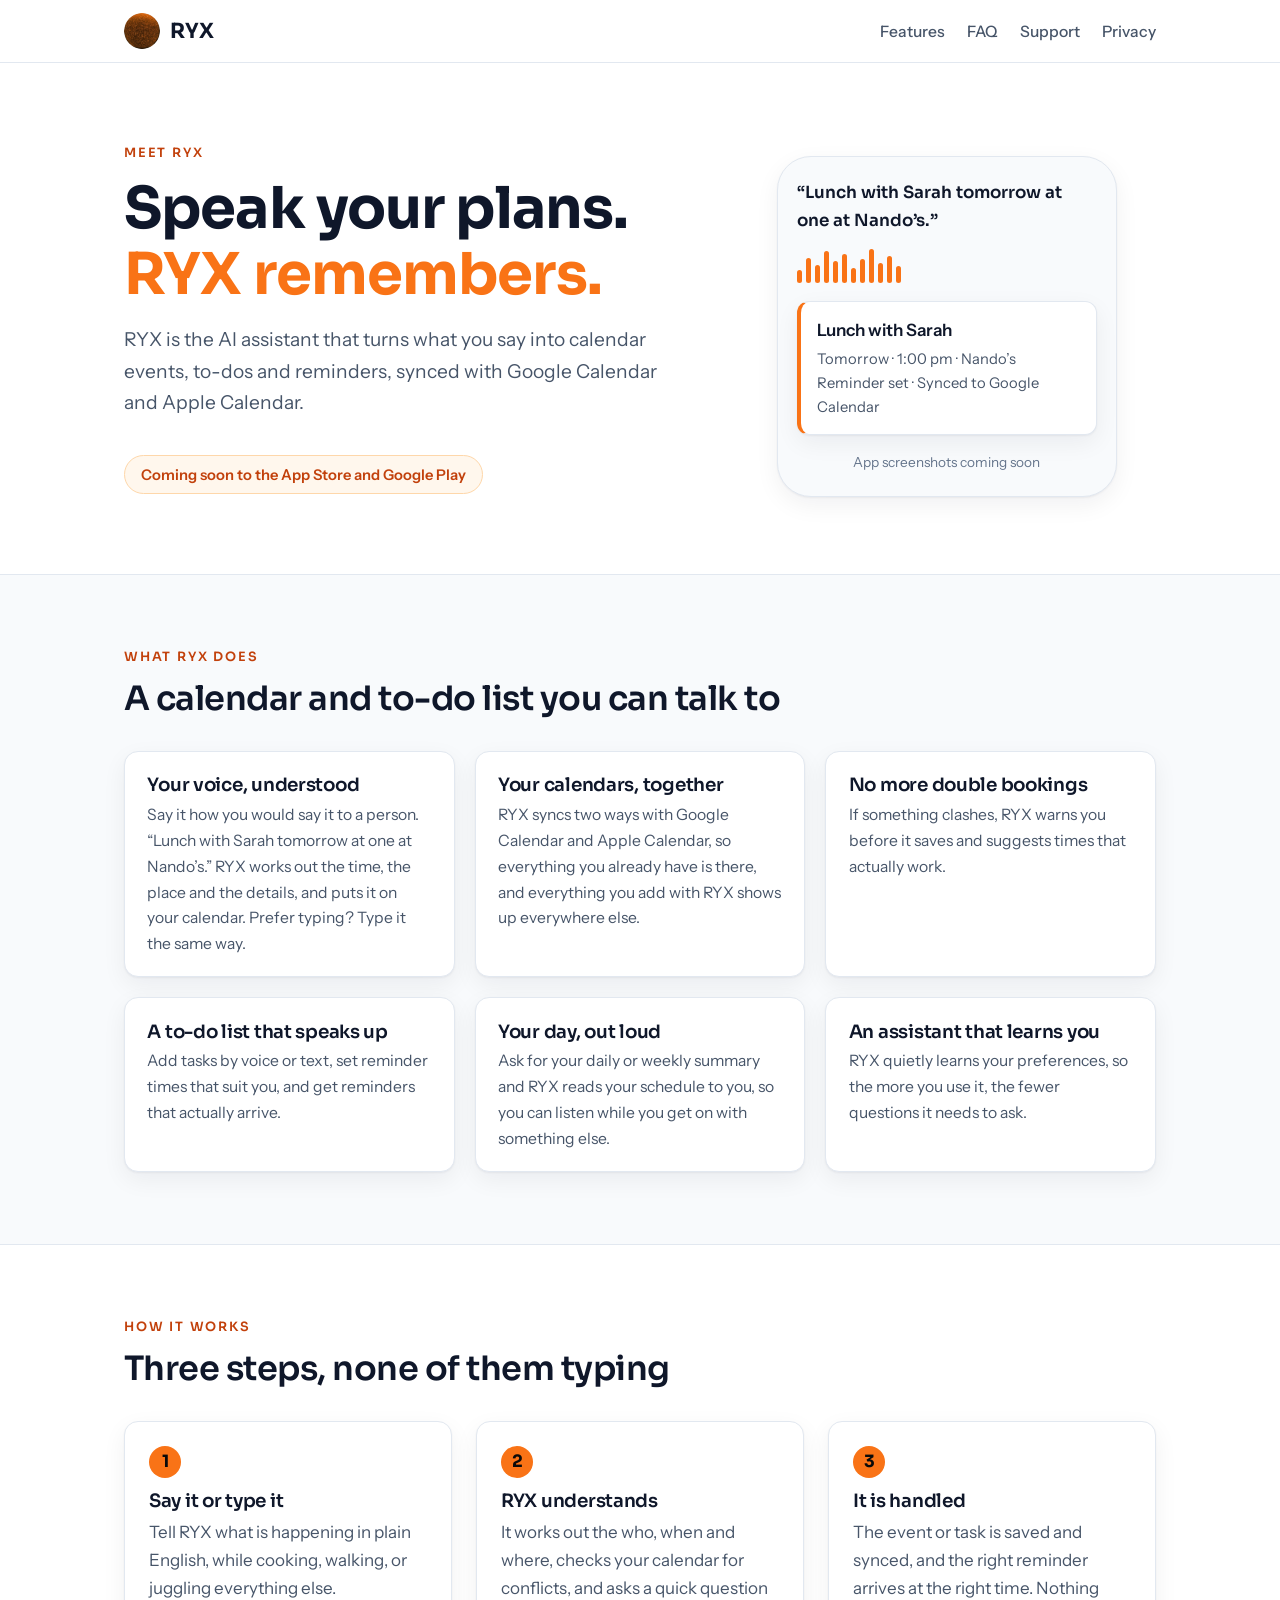
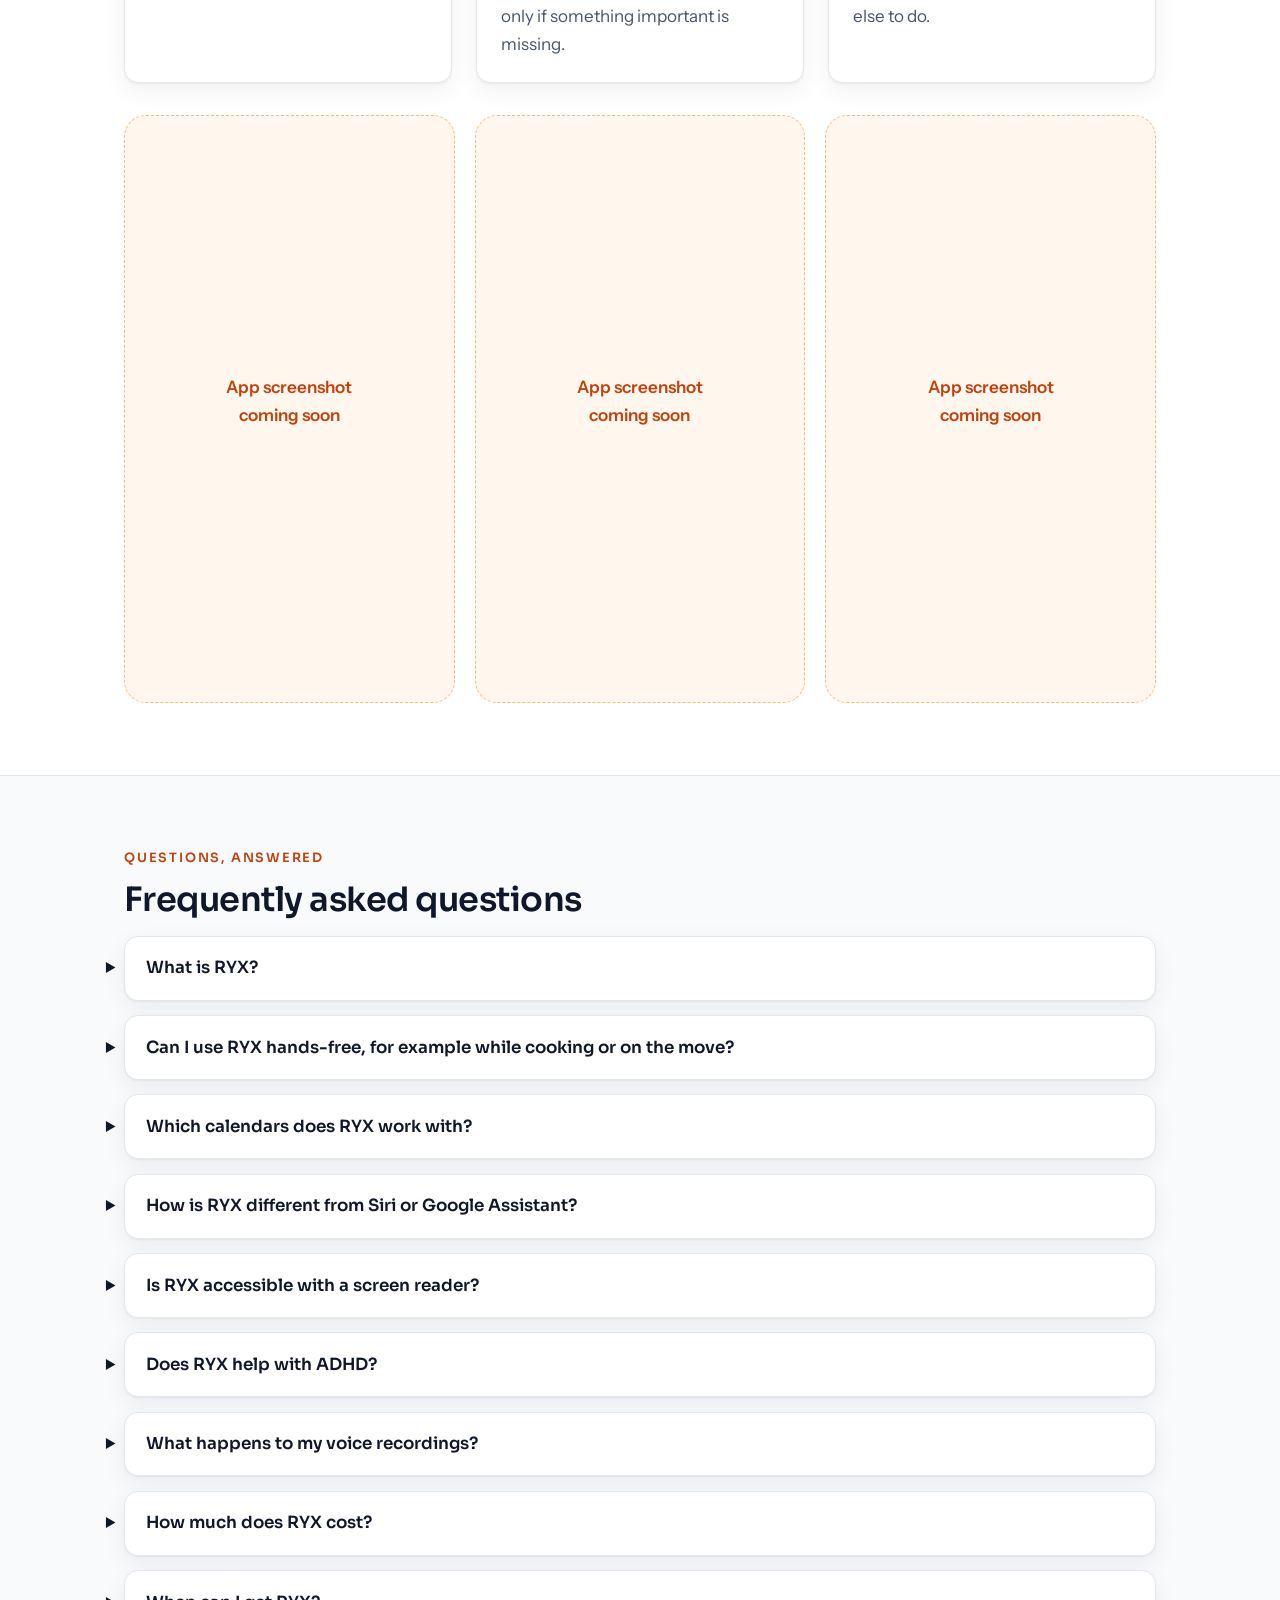
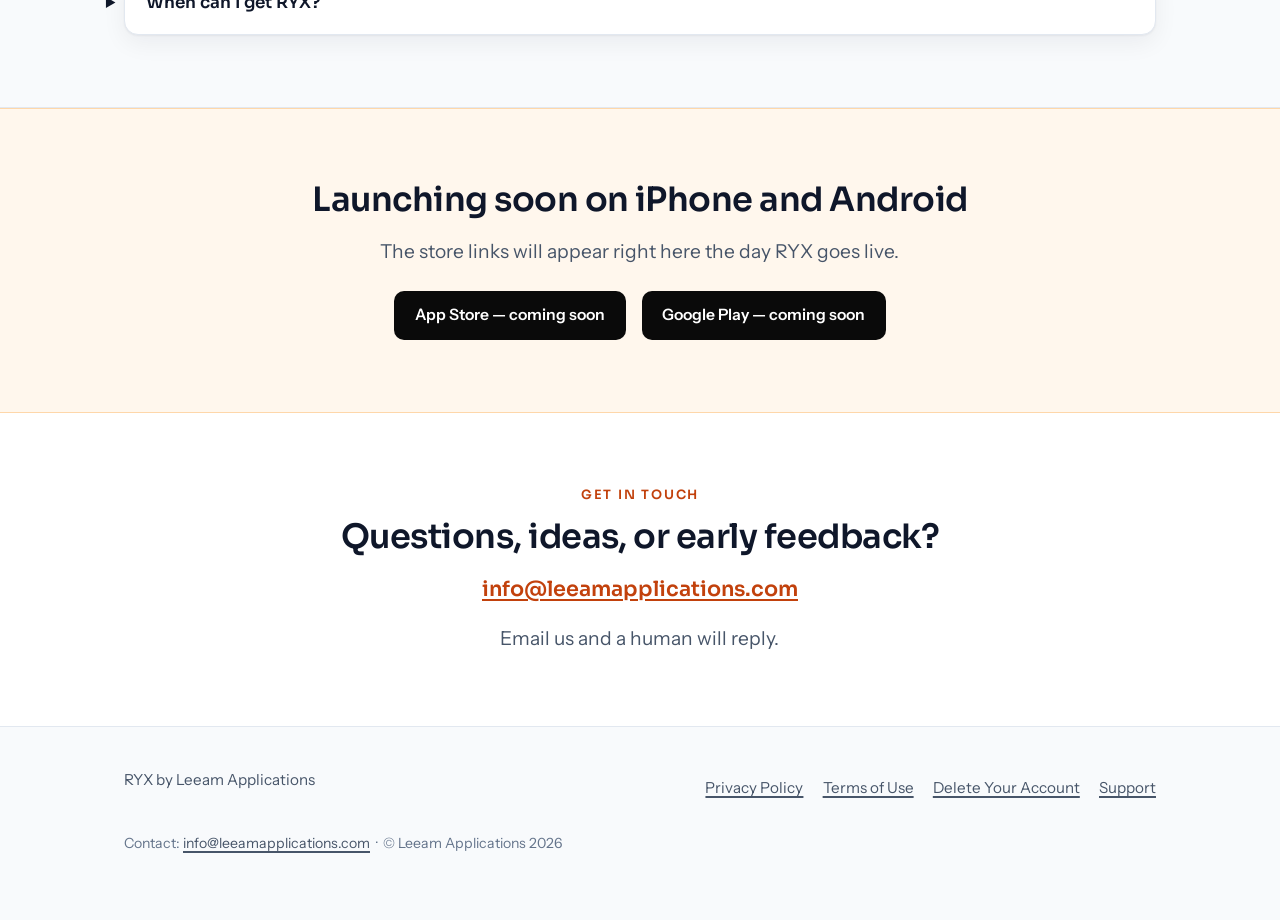
==== index.html @ 3e6368e0 "Add RYX landing site" ====
<!DOCTYPE html>
<html lang="en-GB">
<head>
  <meta charset="utf-8">
  <meta name="viewport" content="width=device-width, initial-scale=1">
  <title>RYX — AI Voice Calendar Assistant &amp; To-Do App | Speak your plans</title>
  <meta name="description" content="RYX is the AI voice calendar assistant and to-do app. Speak your plans and RYX creates events, tasks and reminders, synced with Google Calendar and Apple Calendar. Coming soon to iPhone and Android.">
  <link rel="canonical" href="https://ryxapp.com/">
  <link rel="icon" type="image/png" sizes="32x32" href="/favicon-32.png">
  <link rel="icon" type="image/png" sizes="48x48" href="/favicon-48.png">
  <link rel="apple-touch-icon" href="/apple-touch-icon.png">
  <meta property="og:type" content="website">
  <meta property="og:site_name" content="RYX">
  <meta property="og:title" content="RYX — Speak your plans. RYX remembers.">
  <meta property="og:description" content="The AI voice calendar assistant and to-do app. Speak naturally and RYX schedules it, synced with Google and Apple Calendar.">
  <meta property="og:url" content="https://ryxapp.com/">
  <meta property="og:image" content="https://ryxapp.com/og-image.png">
  <meta name="twitter:card" content="summary_large_image">
  <meta name="twitter:title" content="RYX — Speak your plans. RYX remembers.">
  <meta name="twitter:description" content="The AI voice calendar assistant and to-do app. Speak naturally and RYX schedules it.">
  <meta name="twitter:image" content="https://ryxapp.com/og-image.png">
  <link rel="preconnect" href="https://fonts.googleapis.com">
  <link rel="preconnect" href="https://fonts.gstatic.com" crossorigin>
  <link href="https://fonts.googleapis.com/css2?family=Sora:wght@600;700&family=Instrument+Sans:wght@400;500;600&display=swap" rel="stylesheet">
  <link rel="stylesheet" href="/styles.css">
  <script type="application/ld+json">
  {
    "@context": "https://schema.org",
    "@graph": [
      {
        "@type": "MobileApplication",
        "name": "RYX",
        "operatingSystem": "iOS, Android",
        "applicationCategory": "ProductivityApplication",
        "description": "RYX is a voice-first AI calendar assistant and to-do app. Speak or type naturally and RYX creates calendar events, tasks and reminders, synced with Google Calendar and Apple Calendar, with conflict detection and spoken daily summaries.",
        "offers": { "@type": "Offer", "price": "0", "priceCurrency": "GBP", "description": "Free to download with optional Personal and Pro subscriptions." },
        "publisher": { "@type": "Organization", "name": "Leeam Applications", "email": "info@leeamapplications.com", "url": "https://ryxapp.com/" },
        "url": "https://ryxapp.com/",
        "image": "https://ryxapp.com/ryx-mark-512.png"
      },
      {
        "@type": "Organization",
        "name": "Leeam Applications",
        "url": "https://ryxapp.com/",
        "logo": "https://ryxapp.com/ryx-mark-512.png",
        "email": "info@leeamapplications.com"
      },
      {
        "@type": "FAQPage",
        "mainEntity": [
          { "@type": "Question", "name": "What is RYX?", "acceptedAnswer": { "@type": "Answer", "text": "RYX is a voice-first AI calendar assistant and to-do app for iPhone and Android. You speak or type naturally, and RYX creates calendar events, tasks and reminders for you, synced with Google Calendar and Apple Calendar." } },
          { "@type": "Question", "name": "Can I use RYX hands-free, for example while cooking or on the move?", "acceptedAnswer": { "@type": "Answer", "text": "Very nearly. You tap the RYX button once, then simply talk. There are no forms to fill in and no screens to tap through, so after that single tap your voice does all the work. It is built for moments when your hands and attention are busy. If you want to use it around driving, do so only within your local laws on phone use, and never let any app take your attention from the road." } },
          { "@type": "Question", "name": "Which calendars does RYX work with?", "acceptedAnswer": { "@type": "Answer", "text": "RYX syncs two ways with Google Calendar and Apple Calendar, and also has its own built-in calendar if you do not want to connect either." } },
          { "@type": "Question", "name": "How is RYX different from Siri or Google Assistant?", "acceptedAnswer": { "@type": "Answer", "text": "General voice assistants can set a basic reminder, but they struggle with real scheduling. RYX is built only for time management: it checks for double bookings, suggests alternative times, manages a full to-do list with custom reminders, gives spoken daily summaries, and learns your preferences." } },
          { "@type": "Question", "name": "Is RYX accessible with a screen reader?", "acceptedAnswer": { "@type": "Answer", "text": "Accessibility is a founding commitment, not an afterthought. RYX is built and tested with VoiceOver, and a voice-first app is naturally suited to blind and low-vision users, as well as anyone who finds tapping through calendar screens a chore." } },
          { "@type": "Question", "name": "Does RYX help with ADHD?", "acceptedAnswer": { "@type": "Answer", "text": "Many people with ADHD tell us the hardest part of staying organised is the friction of capturing things before they vanish. RYX removes that friction: say it the moment you think of it, and it is safely on your calendar or to-do list, with reminders that follow up." } },
          { "@type": "Question", "name": "What happens to my voice recordings?", "acceptedAnswer": { "@type": "Answer", "text": "Your voice clips are used once to work out what you said and are not stored by RYX. You can read exactly how your data is handled in our privacy policy at https://ryxapp.com/privacy.html." } },
          { "@type": "Question", "name": "How much does RYX cost?", "acceptedAnswer": { "@type": "Answer", "text": "RYX is free to download with a monthly allowance of voice interactions. Personal and Pro subscriptions unlock more, with prices shown in the app before you pay anything." } },
          { "@type": "Question", "name": "When can I get RYX?", "acceptedAnswer": { "@type": "Answer", "text": "RYX is coming soon to the App Store and Google Play. The home page at ryxapp.com will link to both stores the day it is live." } }
        ]
      }
    ]
  }
  </script>
</head>
<body>
  <a class="skip-link" href="#main">Skip to main content</a>

  <header class="site-header">
    <div class="wrap">
      <a class="brand" href="/">
        <img src="/ryx-mark-192.png" alt="" width="36" height="36">
        RYX
      </a>
      <nav class="site-nav" aria-label="Main navigation">
        <ul>
          <li><a href="#features">Features</a></li>
          <li><a href="#faq">FAQ</a></li>
          <li><a href="/support.html">Support</a></li>
          <li><a href="/privacy.html">Privacy</a></li>
        </ul>
      </nav>
    </div>
  </header>

  <main id="main">
    <section class="hero" aria-labelledby="hero-heading">
      <div class="wrap">
        <div>
          <span class="eyebrow">Meet RYX</span>
          <h1 id="hero-heading">Speak your plans. <span class="accent">RYX remembers.</span></h1>
          <p class="lede">RYX is the AI assistant that turns what you say into calendar events, to-dos and reminders, synced with Google Calendar and Apple Calendar.</p>
          <p><span class="coming-soon">Coming soon to the App Store and Google Play</span></p>
        </div>
        <div class="phone" role="img" aria-label="Preview: you say, lunch with Sarah tomorrow at one at Nando's, and RYX creates the calendar event, Lunch with Sarah, tomorrow at 1:00 pm at Nando's, with a reminder set.">
          <p class="speech">&ldquo;Lunch with Sarah tomorrow at one at Nando&rsquo;s.&rdquo;</p>
          <div class="waveform" aria-hidden="true">
            <span style="height:40%"></span><span style="height:75%"></span><span style="height:55%"></span><span style="height:95%"></span><span style="height:65%"></span><span style="height:85%"></span><span style="height:45%"></span><span style="height:70%"></span><span style="height:100%"></span><span style="height:60%"></span><span style="height:80%"></span><span style="height:50%"></span>
          </div>
          <div class="event-card" aria-hidden="true">
            <p class="title">Lunch with Sarah</p>
            <p class="meta">Tomorrow · 1:00 pm · Nando&rsquo;s</p>
            <p class="meta">Reminder set · Synced to Google Calendar</p>
          </div>
          <p class="caption">App screenshots coming soon</p>
        </div>
      </div>
    </section>

    <section id="features" class="band" aria-labelledby="features-heading">
      <div class="wrap">
        <span class="eyebrow">What RYX does</span>
        <h2 id="features-heading">A calendar and to-do list you can talk to</h2>
        <div class="feature-grid">
          <article class="feature">
            <h3>Your voice, understood</h3>
            <p>Say it how you would say it to a person. &ldquo;Lunch with Sarah tomorrow at one at Nando&rsquo;s.&rdquo; RYX works out the time, the place and the details, and puts it on your calendar. Prefer typing? Type it the same way.</p>
          </article>
          <article class="feature">
            <h3>Your calendars, together</h3>
            <p>RYX syncs two ways with Google Calendar and Apple Calendar, so everything you already have is there, and everything you add with RYX shows up everywhere else.</p>
          </article>
          <article class="feature">
            <h3>No more double bookings</h3>
            <p>If something clashes, RYX warns you before it saves and suggests times that actually work.</p>
          </article>
          <article class="feature">
            <h3>A to-do list that speaks up</h3>
            <p>Add tasks by voice or text, set reminder times that suit you, and get reminders that actually arrive.</p>
          </article>
          <article class="feature">
            <h3>Your day, out loud</h3>
            <p>Ask for your daily or weekly summary and RYX reads your schedule to you, so you can listen while you get on with something else.</p>
          </article>
          <article class="feature">
            <h3>An assistant that learns you</h3>
            <p>RYX quietly learns your preferences, so the more you use it, the fewer questions it needs to ask.</p>
          </article>
        </div>
      </div>
    </section>

    <section id="how" aria-labelledby="how-heading">
      <div class="wrap">
        <span class="eyebrow">How it works</span>
        <h2 id="how-heading">Three steps, none of them typing</h2>
        <ol class="steps">
          <li>
            <h3>Say it or type it</h3>
            <p>Tell RYX what is happening in plain English, while cooking, walking, or juggling everything else.</p>
          </li>
          <li>
            <h3>RYX understands</h3>
            <p>It works out the who, when and where, checks your calendar for conflicts, and asks a quick question only if something important is missing.</p>
          </li>
          <li>
            <h3>It is handled</h3>
            <p>The event or task is saved and synced, and the right reminder arrives at the right time. Nothing else to do.</p>
          </li>
        </ol>
        <div class="shots" aria-label="App screenshot placeholders">
          <div class="shot"><p>App screenshot<br>coming soon</p></div>
          <div class="shot"><p>App screenshot<br>coming soon</p></div>
          <div class="shot"><p>App screenshot<br>coming soon</p></div>
        </div>
      </div>
    </section>

    <section id="faq" class="band faq" aria-labelledby="faq-heading">
      <div class="wrap">
        <span class="eyebrow">Questions, answered</span>
        <h2 id="faq-heading">Frequently asked questions</h2>

        <details>
          <summary>What is RYX?</summary>
          <div><p>RYX is a voice-first AI calendar assistant and to-do app for iPhone and Android. You speak or type naturally, and RYX creates calendar events, tasks and reminders for you, synced with Google Calendar and Apple Calendar.</p></div>
        </details>
        <details>
          <summary>Can I use RYX hands-free, for example while cooking or on the move?</summary>
          <div><p>Very nearly. You tap the RYX button once, then simply talk. There are no forms to fill in and no screens to tap through, so after that single tap your voice does all the work. It is built for moments when your hands and attention are busy. If you want to use it around driving, do so only within your local laws on phone use, and never let any app take your attention from the road.</p></div>
        </details>
        <details>
          <summary>Which calendars does RYX work with?</summary>
          <div><p>RYX syncs two ways with Google Calendar and Apple Calendar, and also has its own built-in calendar if you do not want to connect either.</p></div>
        </details>
        <details>
          <summary>How is RYX different from Siri or Google Assistant?</summary>
          <div><p>General voice assistants can set a basic reminder, but they struggle with real scheduling. RYX is built only for time management: it checks for double bookings, suggests alternative times, manages a full to-do list with custom reminders, gives spoken daily summaries, and learns your preferences.</p></div>
        </details>
        <details>
          <summary>Is RYX accessible with a screen reader?</summary>
          <div><p>Accessibility is a founding commitment, not an afterthought. RYX is built and tested with VoiceOver, and a voice-first app is naturally suited to blind and low-vision users, as well as anyone who finds tapping through calendar screens a chore.</p></div>
        </details>
        <details>
          <summary>Does RYX help with ADHD?</summary>
          <div><p>Many people with ADHD tell us the hardest part of staying organised is the friction of capturing things before they vanish. RYX removes that friction: say it the moment you think of it, and it is safely on your calendar or to-do list, with reminders that follow up.</p></div>
        </details>
        <details>
          <summary>What happens to my voice recordings?</summary>
          <div><p>Your voice clips are used once to work out what you said and are not stored by RYX. You can read exactly how your data is handled in our <a href="/privacy.html">privacy policy</a>.</p></div>
        </details>
        <details>
          <summary>How much does RYX cost?</summary>
          <div><p>RYX is free to download with a monthly allowance of voice interactions. Personal and Pro subscriptions unlock more, with prices shown in the app before you pay anything.</p></div>
        </details>
        <details>
          <summary>When can I get RYX?</summary>
          <div><p>RYX is coming soon to the App Store and Google Play. This page will link to both stores the day it is live.</p></div>
        </details>
      </div>
    </section>

    <section class="cta-band" aria-labelledby="cta-heading">
      <div class="wrap">
        <h2 id="cta-heading">Launching soon on iPhone and Android</h2>
        <p class="lede">The store links will appear right here the day RYX goes live.</p>
        <div class="store-badges">
          <span class="store-badge">App Store — coming soon</span>
          <span class="store-badge">Google Play — coming soon</span>
        </div>
      </div>
    </section>

    <section class="contact" aria-labelledby="contact-heading">
      <div class="wrap">
        <span class="eyebrow">Get in touch</span>
        <h2 id="contact-heading">Questions, ideas, or early feedback?</h2>
        <p class="email"><a href="mailto:info@leeamapplications.com">info@leeamapplications.com</a></p>
        <p class="lede" style="margin: 0 auto;">Email us and a human will reply.</p>
      </div>
    </section>
  </main>

  <footer class="site-footer">
    <div class="wrap">
      <p>RYX by Leeam Applications</p>
      <nav aria-label="Footer navigation">
        <ul>
          <li><a href="/privacy.html">Privacy Policy</a></li>
          <li><a href="/terms.html">Terms of Use</a></li>
          <li><a href="/delete-account.html">Delete Your Account</a></li>
          <li><a href="/support.html">Support</a></li>
        </ul>
      </nav>
      <p class="legal">Contact: <a href="mailto:info@leeamapplications.com">info@leeamapplications.com</a> &nbsp;·&nbsp; &copy; Leeam Applications 2026</p>
    </div>
  </footer>
</body>
</html>
---- styles.css ----
/* RYX landing site — shared styles */
/* Palette locked to the RYX app: orange F97316 on a light, airy slate/white field. */

:root {
  --paper: #FFFFFF;
  --surface: #F8FAFC;
  --elevated: #F1F5F9;
  --ink: #0F172A;
  --muted: #475569;
  --soft: #64748B;
  --primary: #0A0A0A;
  --accent: #F97316;
  --accent-hover: #EA580C;
  --accent-tint: #FFF7ED;
  --accent-deep: #C2410C; /* AA-safe orange for text on white */
  --border: #E2E8F0;
  --radius: 14px;
  --shadow: 0 1px 2px rgba(15, 23, 42, 0.05), 0 8px 24px rgba(15, 23, 42, 0.06);
  --font-display: "Sora", "Avenir Next", "Segoe UI", sans-serif;
  --font-body: "Instrument Sans", "Helvetica Neue", Arial, sans-serif;
}

* { box-sizing: border-box; }

html { scroll-behavior: smooth; }

body {
  margin: 0;
  background: var(--paper);
  color: var(--ink);
  font-family: var(--font-body);
  font-size: 1.0625rem;
  line-height: 1.65;
  -webkit-font-smoothing: antialiased;
}

/* ---- Accessibility fundamentals ---- */

.skip-link {
  position: absolute;
  left: -9999px;
  top: 0;
  background: var(--primary);
  color: #fff;
  padding: 0.75rem 1.25rem;
  border-radius: 0 0 var(--radius) 0;
  z-index: 100;
  font-weight: 600;
}
.skip-link:focus {
  left: 0;
}

:focus-visible {
  outline: 3px solid var(--accent-deep);
  outline-offset: 3px;
  border-radius: 4px;
}

@media (prefers-reduced-motion: reduce) {
  html { scroll-behavior: auto; }
  *, *::before, *::after {
    animation-duration: 0.01ms !important;
    animation-iteration-count: 1 !important;
    transition-duration: 0.01ms !important;
  }
}

/* ---- Type ---- */

h1, h2, h3 {
  font-family: var(--font-display);
  line-height: 1.15;
  letter-spacing: -0.015em;
  color: var(--ink);
}

h1 { font-size: clamp(2.3rem, 5.5vw, 3.6rem); font-weight: 700; margin: 0 0 1rem; }
h2 { font-size: clamp(1.5rem, 3vw, 2.1rem); font-weight: 600; margin: 0 0 1rem; }
h3 { font-size: 1.15rem; font-weight: 600; margin: 0 0 0.4rem; }

p { margin: 0 0 1rem; }

a { color: var(--accent-deep); text-decoration-thickness: 1.5px; text-underline-offset: 3px; }
a:hover { color: var(--accent-hover); }

.eyebrow {
  display: block;
  font-family: var(--font-display);
  font-size: 0.8rem;
  font-weight: 600;
  letter-spacing: 0.14em;
  text-transform: uppercase;
  color: var(--accent-deep);
  margin-bottom: 0.75rem;
}

.lede { font-size: 1.2rem; color: var(--muted); max-width: 34em; }

/* ---- Layout shells ---- */

.wrap {
  max-width: 1080px;
  margin: 0 auto;
  padding: 0 1.5rem;
}

.prose {
  max-width: 46rem;
  margin: 0 auto;
  padding: 3rem 1.5rem 4rem;
}
.prose h1 { font-size: clamp(2rem, 4vw, 2.8rem); }
.prose h2 { margin-top: 2.5rem; }
.prose .updated { color: var(--soft); font-size: 0.95rem; }

section { padding: 4.5rem 0; }

/* ---- Header ---- */

.site-header {
  border-bottom: 1px solid var(--border);
  background: rgba(255, 255, 255, 0.92);
  position: sticky;
  top: 0;
  z-index: 50;
  backdrop-filter: blur(8px);
}
.site-header .wrap {
  display: flex;
  align-items: center;
  justify-content: space-between;
  gap: 1rem;
  padding-top: 0.8rem;
  padding-bottom: 0.8rem;
}
.brand {
  display: flex;
  align-items: center;
  gap: 0.65rem;
  text-decoration: none;
  color: var(--ink);
  font-family: var(--font-display);
  font-weight: 700;
  font-size: 1.3rem;
  letter-spacing: 0.02em;
}
.brand img { width: 36px; height: 36px; border-radius: 50%; }
.site-nav ul {
  list-style: none;
  display: flex;
  gap: 1.4rem;
  margin: 0;
  padding: 0;
}
.site-nav a {
  color: var(--muted);
  text-decoration: none;
  font-weight: 500;
  font-size: 0.98rem;
}
.site-nav a:hover, .site-nav a[aria-current="page"] { color: var(--accent-deep); }

@media (max-width: 640px) {
  .site-nav ul { gap: 0.9rem; flex-wrap: wrap; justify-content: flex-end; }
}

/* ---- Hero ---- */

.hero { padding: 5rem 0 4rem; }
.hero .wrap {
  display: grid;
  grid-template-columns: 1.15fr 0.85fr;
  gap: 3rem;
  align-items: center;
}
@media (max-width: 860px) {
  .hero .wrap { grid-template-columns: 1fr; }
}
.hero h1 .accent { color: var(--accent); }
.hero .coming-soon {
  display: inline-block;
  background: var(--accent-tint);
  border: 1px solid #FED7AA;
  color: var(--accent-deep);
  font-weight: 600;
  font-size: 0.92rem;
  border-radius: 999px;
  padding: 0.4rem 1rem;
  margin-top: 1.25rem;
}

/* The signature: a spoken sentence becoming a calendar event, inside a phone frame.
   Doubles as the screenshot slot until real app screenshots arrive. */
.phone {
  border: 1px solid var(--border);
  border-radius: 34px;
  background: var(--surface);
  box-shadow: var(--shadow);
  padding: 1.4rem 1.2rem;
  max-width: 340px;
  margin: 0 auto;
}
.phone .speech {
  font-family: var(--font-display);
  font-size: 1.05rem;
  font-weight: 600;
  color: var(--ink);
  margin: 0 0 0.9rem;
}
.waveform {
  display: flex;
  align-items: flex-end;
  gap: 4px;
  height: 34px;
  margin-bottom: 1.1rem;
}
.waveform span {
  width: 5px;
  border-radius: 3px;
  background: var(--accent);
  animation: pulse 1.4s ease-in-out infinite;
}
.waveform span:nth-child(odd) { animation-delay: 0.2s; }
.waveform span:nth-child(3n) { animation-delay: 0.45s; }
@keyframes pulse {
  0%, 100% { transform: scaleY(0.45); }
  50% { transform: scaleY(1); }
}
.event-card {
  background: var(--paper);
  border: 1px solid var(--border);
  border-left: 4px solid var(--accent);
  border-radius: 12px;
  padding: 0.9rem 1rem;
  box-shadow: var(--shadow);
}
.event-card .title { font-weight: 600; margin: 0 0 0.15rem; }
.event-card .meta { color: var(--muted); font-size: 0.92rem; margin: 0; }
.phone .caption {
  text-align: center;
  color: var(--soft);
  font-size: 0.85rem;
  margin: 1rem 0 0;
}

/* ---- Features ---- */

.band { background: var(--surface); border-top: 1px solid var(--border); border-bottom: 1px solid var(--border); }

.feature-grid {
  display: grid;
  grid-template-columns: repeat(3, 1fr);
  gap: 1.25rem;
  margin-top: 2rem;
}
@media (max-width: 860px) { .feature-grid { grid-template-columns: repeat(2, 1fr); } }
@media (max-width: 560px) { .feature-grid { grid-template-columns: 1fr; } }

.feature {
  background: var(--paper);
  border: 1px solid var(--border);
  border-radius: var(--radius);
  padding: 1.4rem 1.4rem 1.2rem;
  box-shadow: var(--shadow);
}
.feature h3 { color: var(--ink); }
.feature p { color: var(--muted); font-size: 0.98rem; margin: 0; }

/* ---- Steps ---- */

.steps { counter-reset: step; list-style: none; margin: 2rem 0 0; padding: 0; display: grid; grid-template-columns: repeat(3, 1fr); gap: 1.5rem; }
@media (max-width: 860px) { .steps { grid-template-columns: 1fr; } }
.steps li {
  counter-increment: step;
  background: var(--paper);
  border: 1px solid var(--border);
  border-radius: var(--radius);
  padding: 1.5rem;
  box-shadow: var(--shadow);
}
.steps li::before {
  content: counter(step);
  display: inline-flex;
  align-items: center;
  justify-content: center;
  width: 2rem;
  height: 2rem;
  border-radius: 50%;
  background: var(--accent);
  color: var(--primary);
  font-family: var(--font-display);
  font-weight: 700;
  margin-bottom: 0.8rem;
}
.steps h3 { margin-top: 0; }
.steps p { color: var(--muted); margin: 0; }

/* ---- Screenshot placeholders ---- */

.shots {
  display: grid;
  grid-template-columns: repeat(3, 1fr);
  gap: 1.25rem;
  margin-top: 2rem;
}
@media (max-width: 700px) { .shots { grid-template-columns: 1fr; } }
.shot {
  aspect-ratio: 9 / 16;
  border: 1.5px dashed #FDBA74;
  border-radius: 22px;
  background: var(--accent-tint);
  display: flex;
  align-items: center;
  justify-content: center;
  color: var(--accent-deep);
  font-weight: 600;
  text-align: center;
  padding: 1rem;
}

/* ---- FAQ ---- */

.faq details {
  border: 1px solid var(--border);
  border-radius: var(--radius);
  background: var(--paper);
  margin-top: 0.9rem;
  box-shadow: var(--shadow);
}
.faq summary {
  cursor: pointer;
  font-family: var(--font-display);
  font-weight: 600;
  font-size: 1.05rem;
  padding: 1.1rem 1.3rem;
  list-style-position: outside;
}
.faq summary:hover { color: var(--accent-deep); }
.faq details > div { padding: 0 1.3rem 1.2rem; color: var(--muted); }

/* ---- CTA band ---- */

.cta-band { background: var(--accent-tint); border-top: 1px solid #FED7AA; border-bottom: 1px solid #FED7AA; text-align: center; }
.cta-band .lede { margin: 0 auto 1.5rem; }
.store-badges { display: flex; gap: 1rem; justify-content: center; flex-wrap: wrap; }
.store-badge {
  display: inline-block;
  background: var(--primary);
  color: #fff;
  border-radius: 10px;
  padding: 0.7rem 1.3rem;
  font-weight: 600;
  font-size: 0.98rem;
}

.button {
  display: inline-block;
  background: var(--accent);
  color: var(--primary);
  font-family: var(--font-display);
  font-weight: 600;
  text-decoration: none;
  border-radius: 10px;
  padding: 0.75rem 1.5rem;
}
.button:hover { background: var(--accent-hover); color: var(--primary); }

/* ---- Contact ---- */

.contact { text-align: center; }
.contact .email {
  font-family: var(--font-display);
  font-size: 1.3rem;
  font-weight: 600;
}

/* ---- Footer ---- */

.site-footer {
  border-top: 1px solid var(--border);
  background: var(--surface);
  padding: 2.5rem 0 3rem;
  color: var(--muted);
  font-size: 0.95rem;
}
.site-footer .wrap {
  display: flex;
  flex-wrap: wrap;
  gap: 1.5rem;
  align-items: center;
  justify-content: space-between;
}
.site-footer nav ul {
  list-style: none;
  display: flex;
  flex-wrap: wrap;
  gap: 1.2rem;
  margin: 0;
  padding: 0;
}
.site-footer a { color: var(--muted); }
.site-footer a:hover { color: var(--accent-deep); }
.site-footer .legal { width: 100%; color: var(--soft); font-size: 0.88rem; }
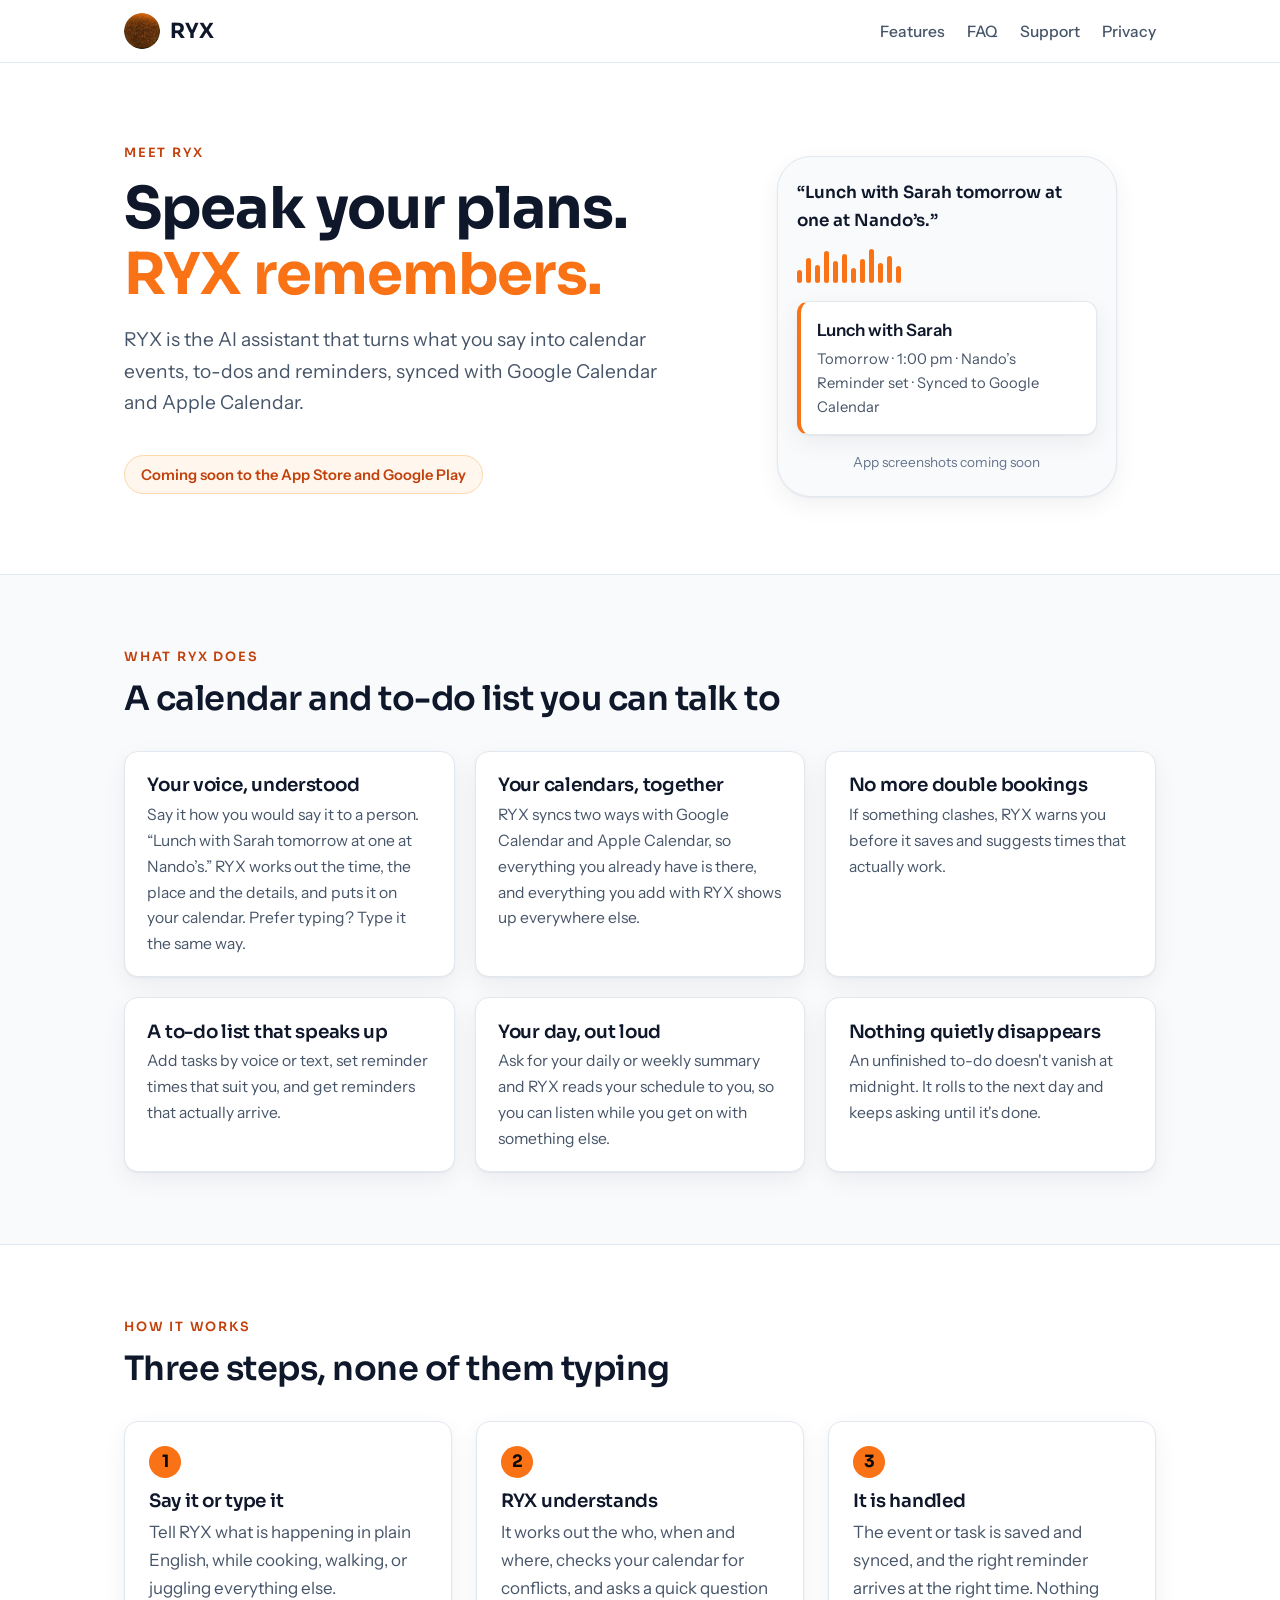
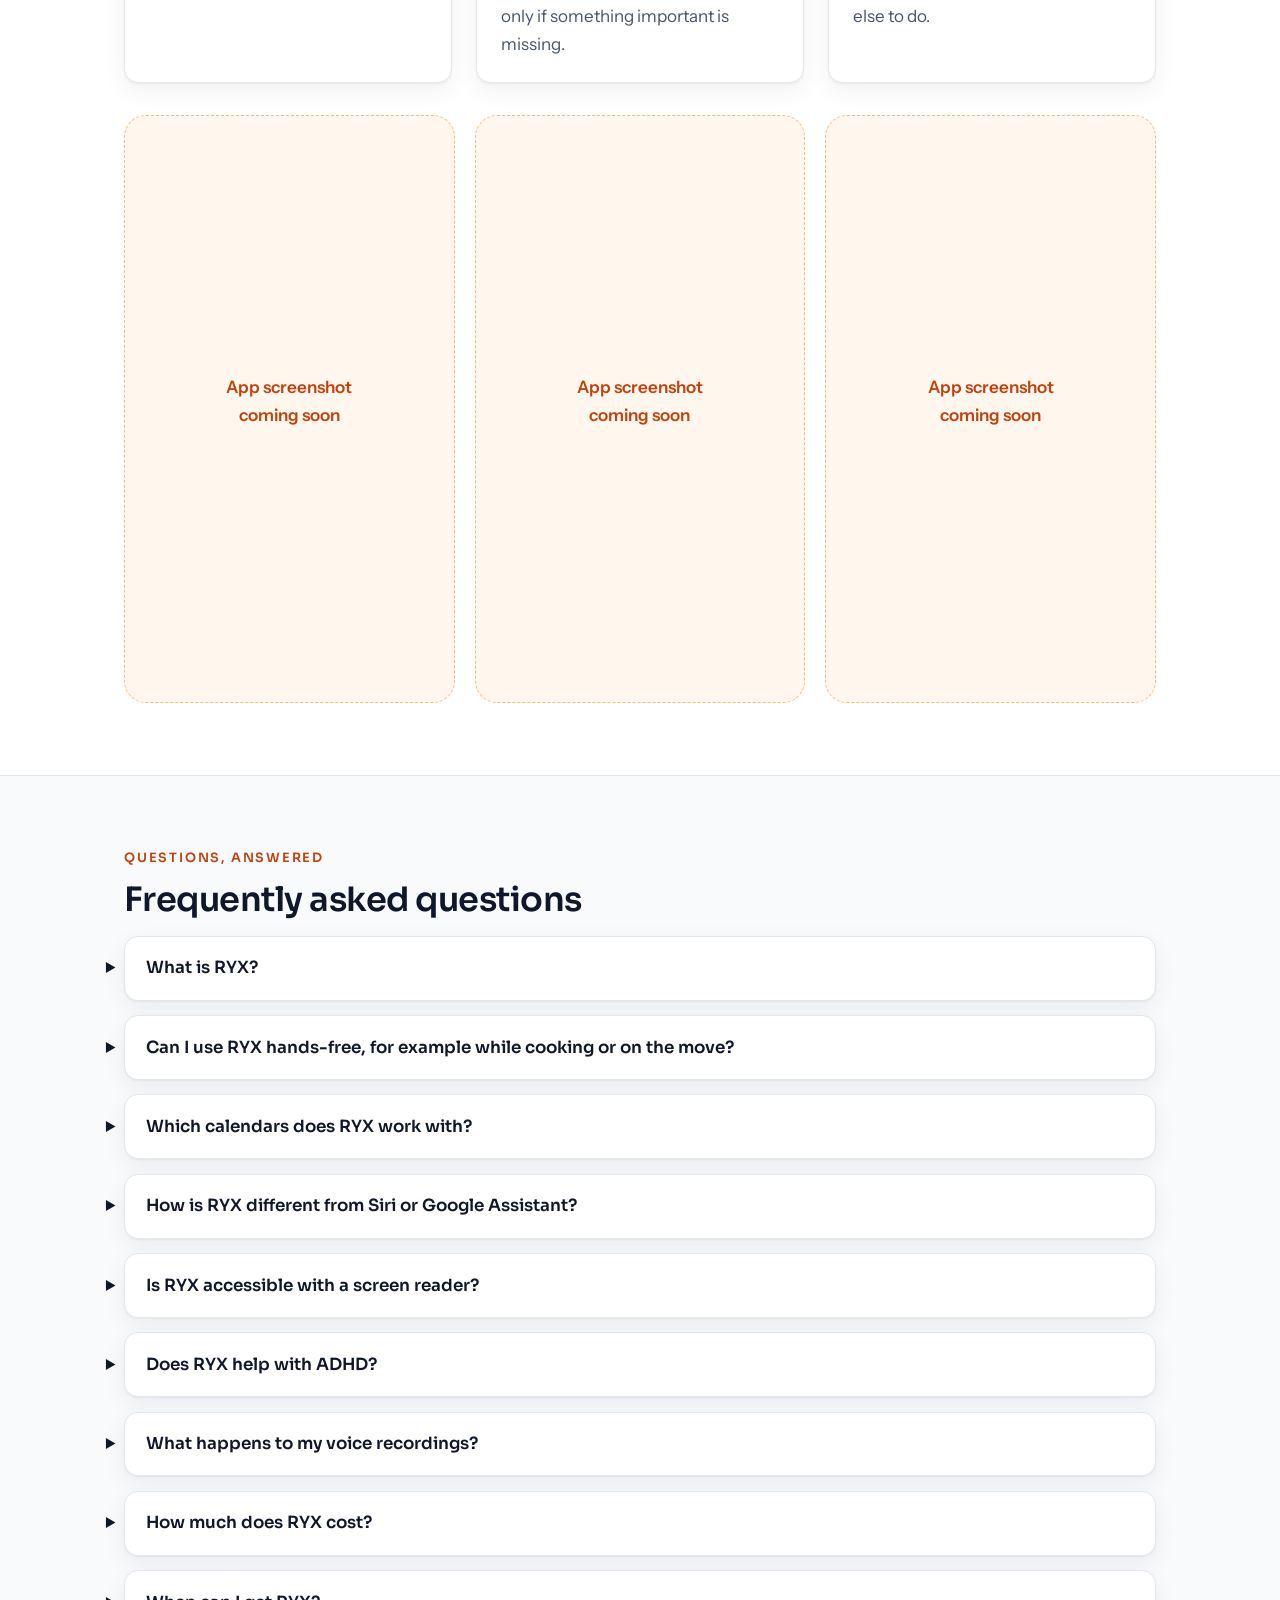
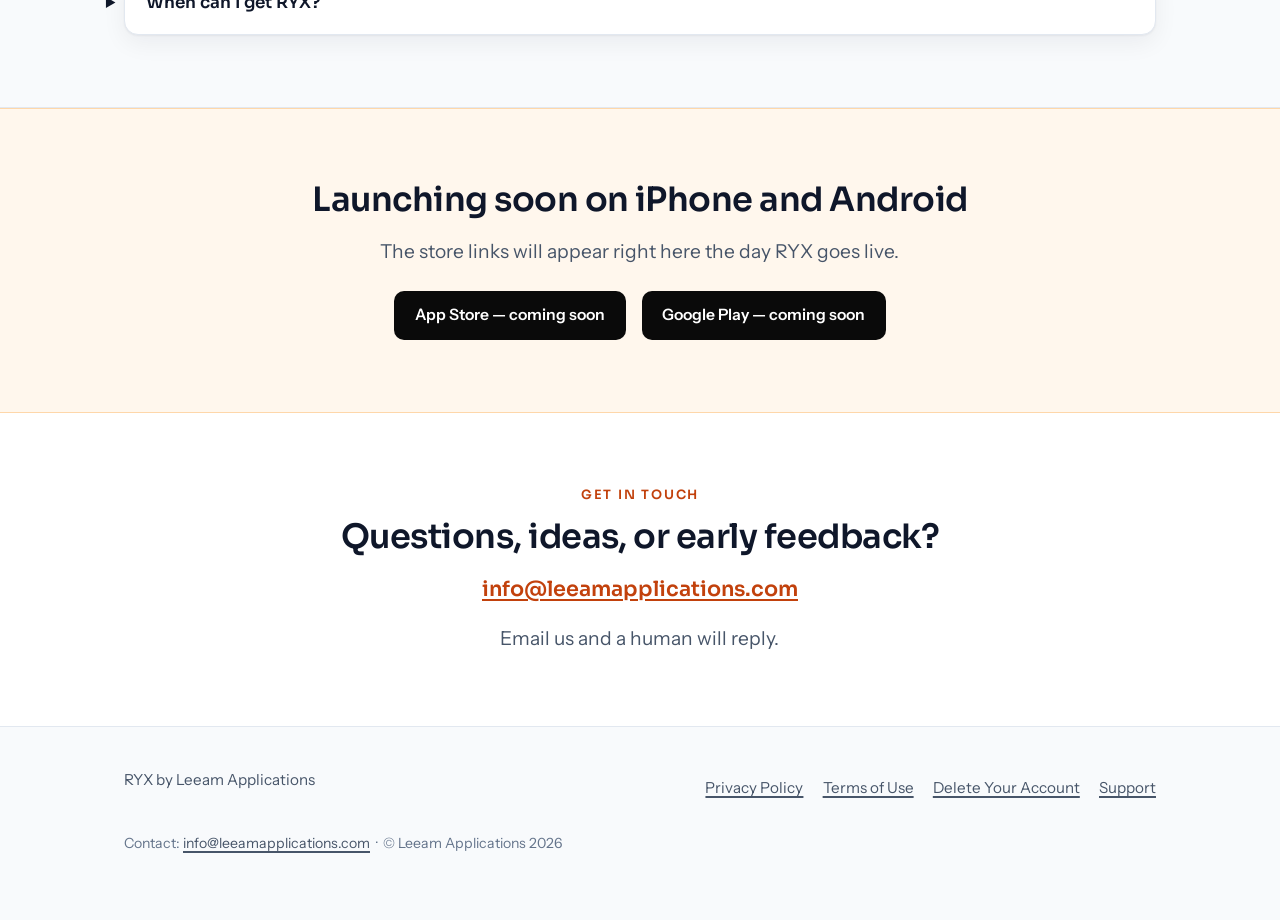
==== commit 32e4c961: "Make landing page claims truthful for v1" ====
--- a/index.html
+++ b/index.html
@@ -51,9 +51,9 @@
           { "@type": "Question", "name": "What is RYX?", "acceptedAnswer": { "@type": "Answer", "text": "RYX is a voice-first AI calendar assistant and to-do app for iPhone and Android. You speak or type naturally, and RYX creates calendar events, tasks and reminders for you, synced with Google Calendar and Apple Calendar." } },
           { "@type": "Question", "name": "Can I use RYX hands-free, for example while cooking or on the move?", "acceptedAnswer": { "@type": "Answer", "text": "Very nearly. You tap the RYX button once, then simply talk. There are no forms to fill in and no screens to tap through, so after that single tap your voice does all the work. It is built for moments when your hands and attention are busy. If you want to use it around driving, do so only within your local laws on phone use, and never let any app take your attention from the road." } },
           { "@type": "Question", "name": "Which calendars does RYX work with?", "acceptedAnswer": { "@type": "Answer", "text": "RYX syncs two ways with Google Calendar and Apple Calendar, and also has its own built-in calendar if you do not want to connect either." } },
-          { "@type": "Question", "name": "How is RYX different from Siri or Google Assistant?", "acceptedAnswer": { "@type": "Answer", "text": "General voice assistants can set a basic reminder, but they struggle with real scheduling. RYX is built only for time management: it checks for double bookings, suggests alternative times, manages a full to-do list with custom reminders, gives spoken daily summaries, and learns your preferences." } },
+          { "@type": "Question", "name": "How is RYX different from Siri or Google Assistant?", "acceptedAnswer": { "@type": "Answer", "text": "General voice assistants can set a basic reminder, but they struggle with real scheduling. RYX is built only for time management: it checks for double bookings, suggests alternative times, manages a full to-do list with custom reminders, and gives spoken daily summaries." } },
           { "@type": "Question", "name": "Is RYX accessible with a screen reader?", "acceptedAnswer": { "@type": "Answer", "text": "Accessibility is a founding commitment, not an afterthought. RYX is built and tested with VoiceOver, and a voice-first app is naturally suited to blind and low-vision users, as well as anyone who finds tapping through calendar screens a chore." } },
-          { "@type": "Question", "name": "Does RYX help with ADHD?", "acceptedAnswer": { "@type": "Answer", "text": "Many people with ADHD tell us the hardest part of staying organised is the friction of capturing things before they vanish. RYX removes that friction: say it the moment you think of it, and it is safely on your calendar or to-do list, with reminders that follow up." } },
+          { "@type": "Question", "name": "Does RYX help with ADHD?", "acceptedAnswer": { "@type": "Answer", "text": "It's built for the moment a thought arrives and you know you'll lose it if you don't get it down. You say it once and it's in your calendar with a reminder on it. No form, no app to learn. Whether that helps you is your call rather than ours, but that friction is the problem we set out to remove." } },
           { "@type": "Question", "name": "What happens to my voice recordings?", "acceptedAnswer": { "@type": "Answer", "text": "Your voice clips are used once to work out what you said and are not stored by RYX. You can read exactly how your data is handled in our privacy policy at https://ryxapp.com/privacy.html." } },
           { "@type": "Question", "name": "How much does RYX cost?", "acceptedAnswer": { "@type": "Answer", "text": "RYX is free to download with a monthly allowance of voice interactions. Personal and Pro subscriptions unlock more, with prices shown in the app before you pay anything." } },
           { "@type": "Question", "name": "When can I get RYX?", "acceptedAnswer": { "@type": "Answer", "text": "RYX is coming soon to the App Store and Google Play. The home page at ryxapp.com will link to both stores the day it is live." } }
@@ -133,8 +133,8 @@
             <p>Ask for your daily or weekly summary and RYX reads your schedule to you, so you can listen while you get on with something else.</p>
           </article>
           <article class="feature">
-            <h3>An assistant that learns you</h3>
-            <p>RYX quietly learns your preferences, so the more you use it, the fewer questions it needs to ask.</p>
+            <h3>Nothing quietly disappears</h3>
+            <p>An unfinished to-do doesn't vanish at midnight. It rolls to the next day and keeps asking until it's done.</p>
           </article>
         </div>
       </div>
@@ -185,7 +185,7 @@
         </details>
         <details>
           <summary>How is RYX different from Siri or Google Assistant?</summary>
-          <div><p>General voice assistants can set a basic reminder, but they struggle with real scheduling. RYX is built only for time management: it checks for double bookings, suggests alternative times, manages a full to-do list with custom reminders, gives spoken daily summaries, and learns your preferences.</p></div>
+          <div><p>General voice assistants can set a basic reminder, but they struggle with real scheduling. RYX is built only for time management: it checks for double bookings, suggests alternative times, manages a full to-do list with custom reminders, and gives spoken daily summaries.</p></div>
         </details>
         <details>
           <summary>Is RYX accessible with a screen reader?</summary>
@@ -193,7 +193,7 @@
         </details>
         <details>
           <summary>Does RYX help with ADHD?</summary>
-          <div><p>Many people with ADHD tell us the hardest part of staying organised is the friction of capturing things before they vanish. RYX removes that friction: say it the moment you think of it, and it is safely on your calendar or to-do list, with reminders that follow up.</p></div>
+          <div><p>It's built for the moment a thought arrives and you know you'll lose it if you don't get it down. You say it once and it's in your calendar with a reminder on it. No form, no app to learn. Whether that helps you is your call rather than ours, but that friction is the problem we set out to remove.</p></div>
         </details>
         <details>
           <summary>What happens to my voice recordings?</summary>
